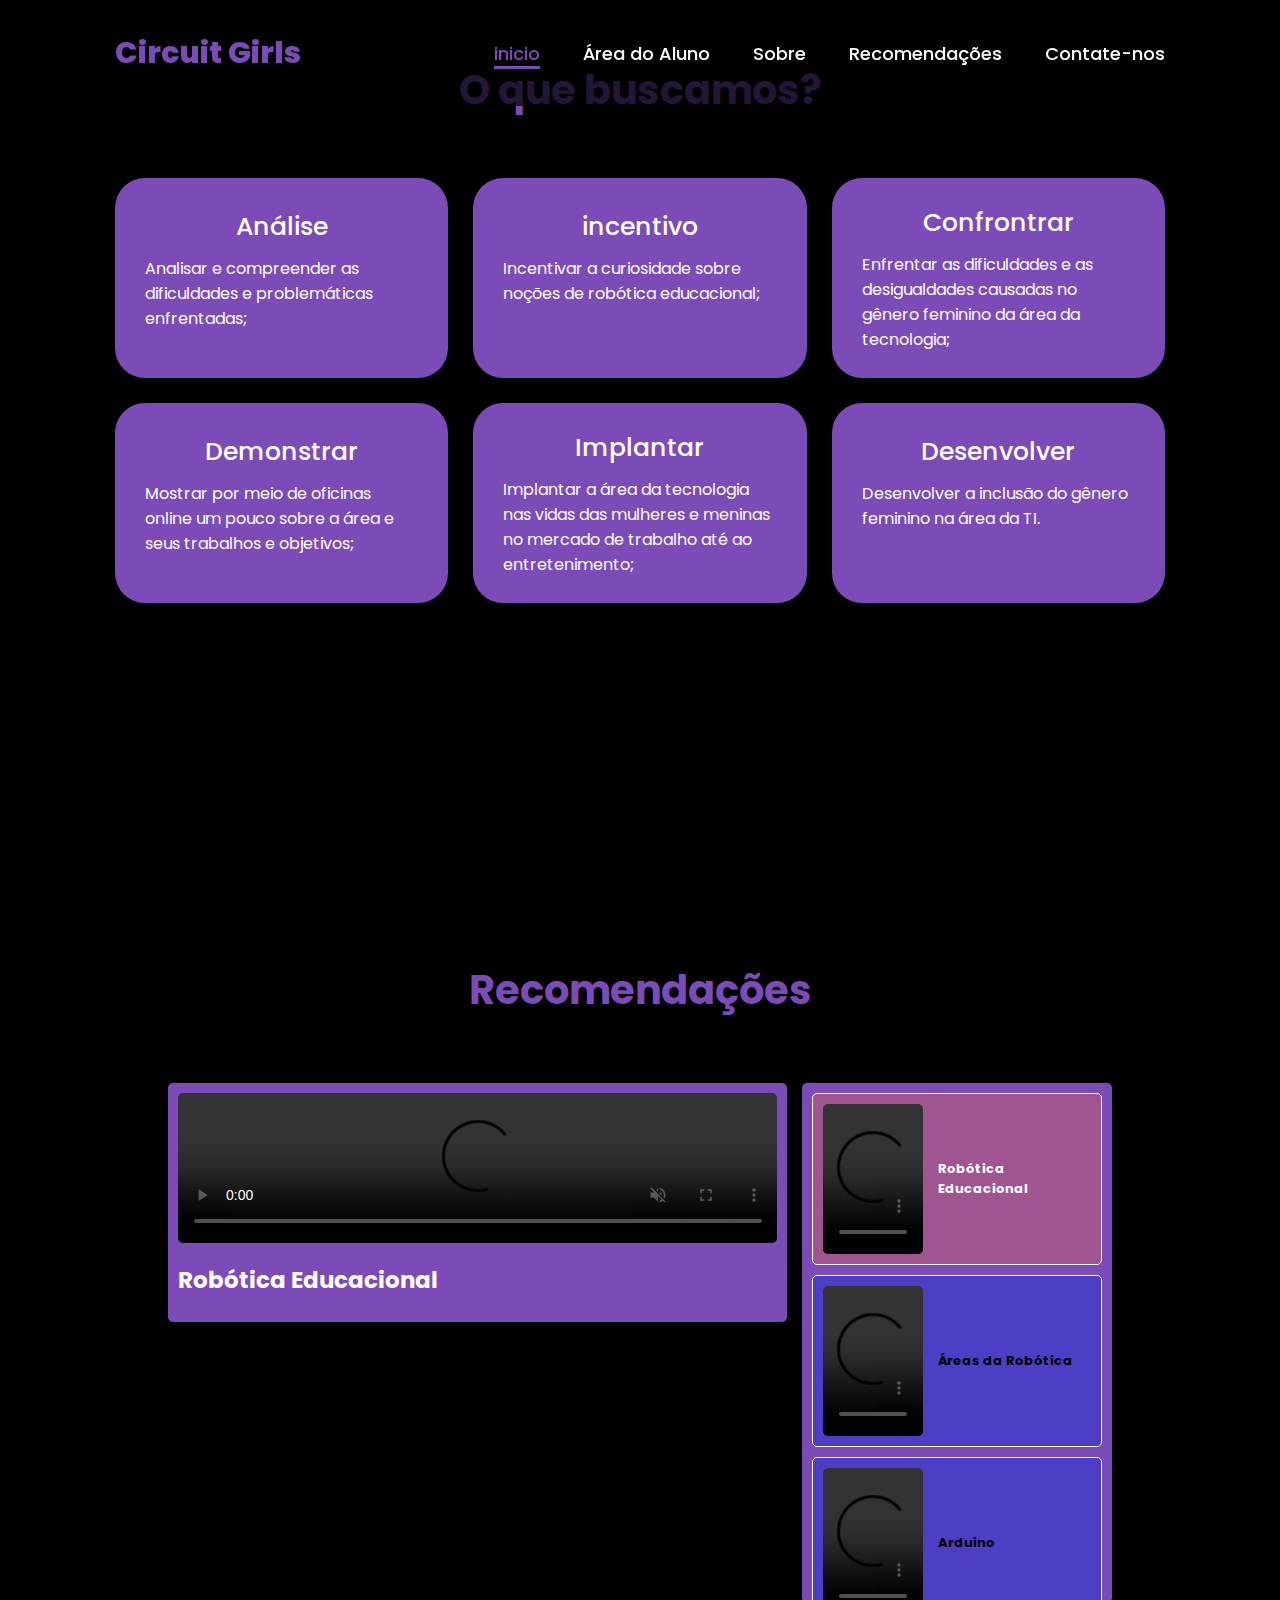
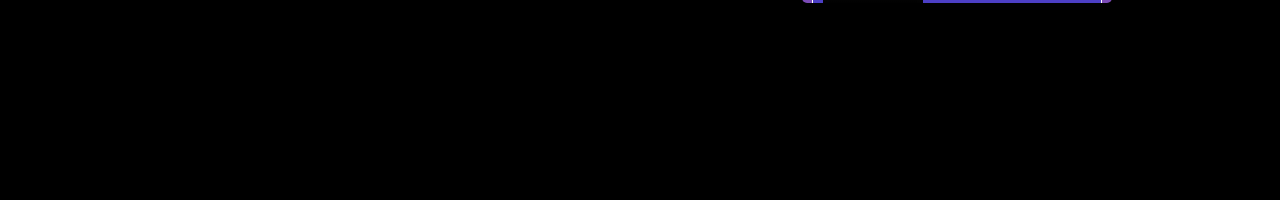
==== inicio.html @ 479a1010 "Add files via upload" ====
<!DOCTYPE html>
<html lang="ptbr">
<head>
    <meta charset="UTF-8">
    <meta name="viewport" content="width=device-width, initial-scale=1.0">
    <title>Home</title>
    <!--fontimport-->
    <link rel="stylesheet" href="inicio.css">
    <link rel="stylesheet" href="https://cdnjs.cloudflare.com/ajax/libs/font-awesome/6.5.2/css/all.min.css" integrity="sha512-SnH5WK+bZxgPHs44uWIX+LLJAJ9/2PkPKZ5QiAj6Ta86w+fsb2TkcmfRyVX3pBnMFcV7oQPJkl9QevSCWr3W6A==" crossorigin="anonymous" referrerpolicy="no-referrer" />
</head>
<body>
  <header class="header">
    <a href="#"class="logo">Circuit Girls</a>
 
  <nav class="navbar">
<a href="#home" class="active">inicio</a>
<a href="index.html" >Área do Aluno</a>
<a href="#sobre">Sobre</a>
<a href="#sim">Recomendações</a>
<a href="#home">Contate-nos</a>
</nav>
</header>

<section class="sobre" id="sobre">
    <h2 class="heading">O que buscamos?</h2>
    <br>
    <br>
    <br>
    <div class="sobre-container">
        <div class="sobre-box">
           <div class="sobre-info">
             <h4>Análise <i class="fa-solid fa-magnifying-glass"></i></h4>
             <p>Analisar e compreender as dificuldades e problemáticas enfrentadas;</p>
        </div>
    </div> 
    <div class="sobre-box">
        <div class="sobre-info">
          <h4>incentivo <i class="fa-solid fa-people-pulling"></i></h4>
          <p>Incentivar a curiosidade sobre noções de robótica educacional;</p>
     </div>
 </div> 
 <div class="sobre-box">
    <div class="sobre-info">
      <h4>Confrontrar <i class="fa-solid fa-handshake-angle"></i></h4>
      <p>Enfrentar as dificuldades e as desigualdades causadas no gênero feminino da área da tecnologia;</p>
 </div>
</div> 
<div class="sobre-box">
<div class="sobre-info">
  <h4>Demonstrar <i class="fa-solid fa-chalkboard-user"></i></h4>
  <p>Mostrar por meio de oficinas online um pouco sobre a área e seus trabalhos e objetivos;</p>
</div>
</div> 
<div class="sobre-box">
<div class="sobre-info">
  <h4>Implantar <i class="fa-solid fa-seedling"></i></h4>
  <p>Implantar a área da tecnologia nas vidas das mulheres e meninas no mercado de trabalho até ao entretenimento;</p>
</div>
</div> 
<div class="sobre-box">
<div class="sobre-info">
  <h4>Desenvolver <i class="fa-solid fa-puzzle-piece"></i></h4>
  <p>Desenvolver a inclusão do gênero feminino na área da TI.</p>
</div>
</div> 
</div>
</section>
<section id="sim">
    <h3 class="heading">Recomendações</h3>
    <br>
    <br>
    <br>
    <div class="container">
        <div class="main-video">
        <div class="video">
            <video src="img/Aula 1 - O que é Robótica Educacional_ _ Curso de Robótica com Arduino para Educadores.mp4" controls muted></video>
            <h3 class="title">Robótica Educacional </h3>
        </div>
    </div>
    <div class="video-list">
        <div class="vid active">
            <video src="img/Aula 1 - O que é Robótica Educacional_ _ Curso de Robótica com Arduino para Educadores.mp4" controls muted></video>
            <h3 class="title">Robótica Educacional</h3>
        </div>
        <div class="vid">
            <video src="img/CONHEÇA 6 ÁREAS EM QUE A ROBÓTICA PODE SER UTILIZADA _ Links importantes na descrição.mp4" controls muted></video>
            <h3 class="title">Áreas da Robótica</h3>
        </div>
        <div class="vid">
            <video src="img/O que é Arduino e o que pode ser feito com ele_.mp4" controls muted></video>
            <h3 class="title">Arduino</h3>
        </div>
        <div class="vid">
            <video src="img/Scratch para iniciantes! Aprenda a programação básica agora!.mp4" controls muted></video>
            <h3 class="title">Scratch</h3>
        </div>
        <div class="vid">
            <video src="img/TUTORIAL TINKERCAD ARDUINO COMO CRIAR E SIMULAR UM SEMÁFORO SIMPLES.mp4" controls muted></video>
            <h3 class="title">Tinkercad</h3>
        </div>
    </div>
    </div>
    <script>
        let listVideo = document.querySelectorAll('.video-list .vid')
        let mainVideo = document.querySelector('.main-video video')
        let title = document.querySelector('.main-video .title')

        listVideo.forEach(video =>{
            video.onclick = () =>{
                listVideo.forEach(vid => vid.classList.remove('active'));
                video.classList.add('active');
                if(video.classList.contains('active')){
                    let src = video.children[0].getAttribute('src');
                    mainVideo.src = src;
                    let text = video.children[1].innerHTML;
                    title.innerHTML = text;
                }
            };
        });
    </script>
</section>
    
<script src="Inicio.js"></script>
</body>
</html>
---- inicio.css ----
@import url('https://fonts.googleapis.com/css2?family=Poppins:wght@100;200;300;400;500;600&displau=swap');
* {
    margin: 0;
    padding: 0;
    box-sizing: border-box;
    text-decoration: none;
    border: none;
    outline: none;
    scroll-behavior: smooth;
    font-family: 'Poppins', sans-serif;
}
:root {
    --bg-color: #000000;
    --second-bg-color: #161616;
    --text-color: #fff;
    --main-color: #7b4bb7;
}
html {
    font-size:  62.5%;
    overflow-x: hidden;
}
body {
    background: var(--bg-color);
    font-family: "poppins", sans-serif;
    color: var(--text-color);
}
html::-webkit-scrollbar {
    width: 0.8rem;
}
html::-webkit-scrollbar-track {
    background: var(--bg-color);
}
html::-webkit-scrollbar-thumb {
    background: var(--main-color);
}

.header {
    position: fixed;
    top: 0;
    left: 0;
    width: 100%;
    padding: 3rem 9%;
    background: rgba(0,0,0,0.7);
    filter: drop-shadow(10px);
    display: flex;
    justify-content: space-between;
    align-items: center;
    z-index: 100;
}

.logo {
    font-size: 3rem;
    color: var(--main-color);
    font-weight: 800;
    cursor: pointer;
    transition: 0.5s ease;
}
.logo:hover {
    transform: scale(1.1);
} 
.navbar a{
    font-size: 1.8rem;
    color: var(--text-color);
    margin-left: 4rem;
    font-weight: 500;
    transition: 0.3s ease;
    border-bottom: 3px solid transparent;
    justify-content: space-between;
}
.navbar a:hover,
.navbar a.active {
   color: var(--main-color);
   border-bottom: 3px solid var(--main-color);
   
}
#menu-icon {
    justify-content: space-between;
    font-size: 3.6rem;
    color: var(--main-color);
    display: none;
}
@media (max-width:995px) {
    #menu-icon {
        display: block;
    }
    .navbar {
        position: absolute;
        top: 100%;
        right: 0;
        width: 40%;
        border-left: 3px solid var(--main-color);
        border-bottom: 3px solid var(--main-color);
        border-bottom-left-radius: 2rem;
        padding: 1rem 3%;
        background-color: var(--second-bg-color);
        border-top: 0.1rem solid rgba(0,0,0,0.1);
        display: none;
    }
    .navbar.active {
        display: block;
    }
    .navbar a {
        display: block;
        font-size: 2rem;
        margin: 3rem 0;
    }
    .navbar a:hover, 
    .navbar a.active {
        padding: 1rem;
        border-radius: 0.5rem;
        border-radius: 0.5rem solid var(--main-color);
    }
}
section {
    min-height: 100vh;
    padding: 5rem 9% 5rem;
}

.sobre {
    background: var(--bg-color);
}
.sobre-container {
    display: grid;
    grid-template-columns: repeat(3, 1fr);
    align-items: center;
    gap: 2.5rem;
}
.sobre-box {
    background-color: var(--main-color);
    height: 200px;
    border-radius: 3rem;
    cursor: pointer;
    transition: 0.3s ease;
}
.sobre-box:hover {
    background: transparent;
    color: var(--text-color);
    transform: scale(1.03);
    border: 1px solid var(--main-color);
}
.sobre-box .sobre-info {
    display: flex;
    flex-direction: column;
    text-align: left;
    max-height: 200px;
    justify-content: center;
    align-items: center;
    padding: 3em;
}
.sobre-info h4 {
    font-size: 2.5rem;
    font-weight: 500;
    margin-bottom: 1rem;
}
.sobre-info p {
    font-size: 1.6rem;
    font-weight: 400;
    max-height: 100px;
    margin: auto;
}
@media (max-width:991px) {
    section {
        padding: 10rem 3% 2rem;
    }
    .sobre {
        padding-bottom: 7rem;
    }
}
@media (max-width:895px){
    .sobre h2{
        margin-bottom: 3rem;
    }
    .sobre-container {
        grid-template-columns: repeat(1,1fr);
    }
}
.heading{
    color: var(--main-color);
    font-size: 40px;
    text-align: center;
    padding: 10px;
}
.container {
    display: grid;
    grid-template-columns: 2fr 1fr;
    gap: 15px;
    align-items: flex-start;
    padding: 5px 5%;
}
.container .main-video {
    background: var(--main-color);
    border-radius: 5px;
    padding: 10px;
}
.container .main-video video{
    width: 100%;
    border-radius: 5px;
}
.container .main-video .title{
    color: #fff;
    font-size: 23px;
    padding-top: 15px;
    padding-bottom: 15px;
}
.container .video-list{
    background:  var(--main-color);
    border-radius: 5px;
    height: 520px;
    overflow-y: scroll;
}
.container .video-list::-webkit-scrollbar{
    width: 7px;
}
.container .video-list::-webkit-scrollbar-track{
    background: #ccc;
    border-radius: 50px;
}
.container .video-list::-webkit-scrollbar-thumb{
    background: #666;
    border-radius: 50px;
}
.container .video-list .vid video{
    width: 100px;
    border-radius: 5px;
}
.container .video-list .vid{
    display: flex;
    align-items: center;
    gap: 15px;
    background:#4c3fc5;
    border-radius: 5px;
    margin: 10px;
    padding: 10px;
    border: 1px solid var(--text-color);
    cursor: pointer;
}
.container .video-list .title {
    color: #000000;
    font-size: 13px;
}
.container .video-list .vid:hover{
    background: #a05590;
}
.container .video-list .title:hover {
    color: var(--text-color);
}
.container .video-list .vid.active{
    background:#a05590;
}
.container .video-list .vid.active .title{
    color: var(--text-color);
}
@media (max-width:991px){
    .container {
        grid-template-columns: 1.5fr 1fr;
        padding: 10px;
    }
}
@media (max-width:768px){
    .container {
        grid-template-columns: 1fr;
    }
}
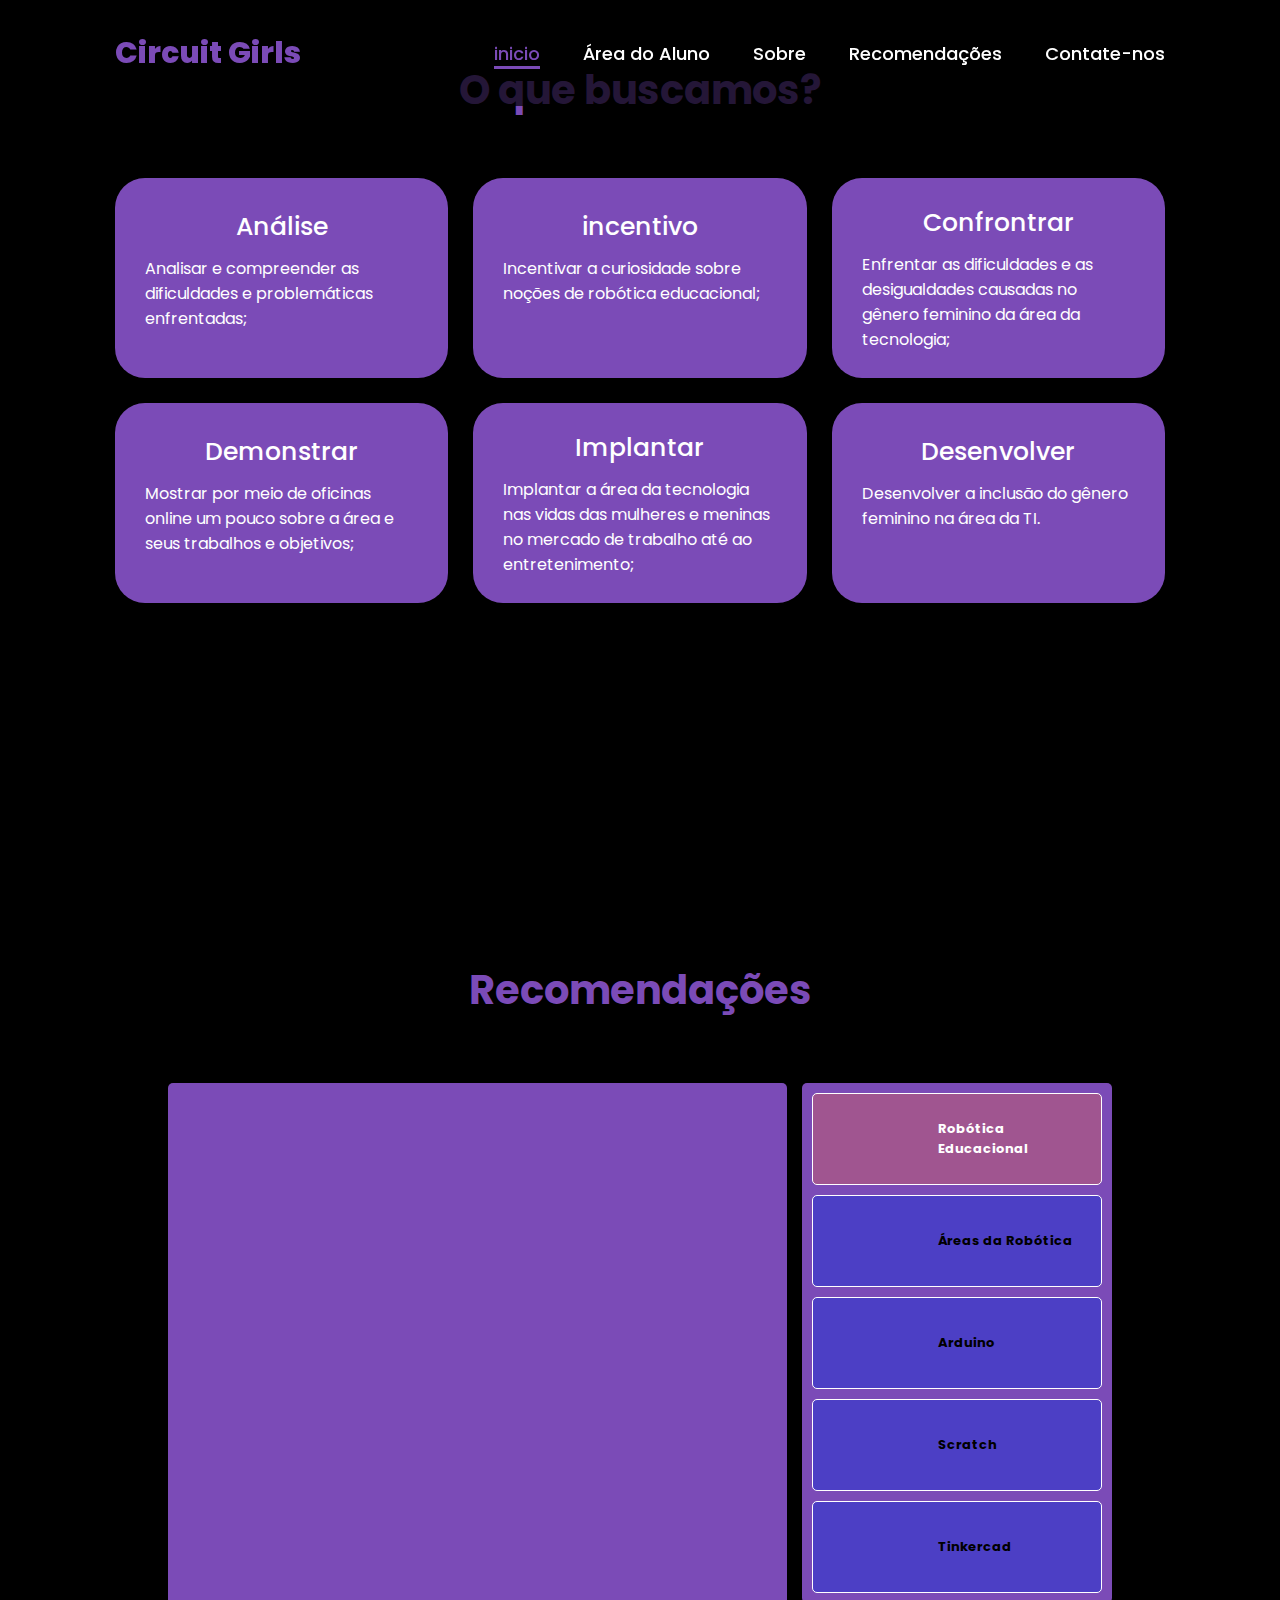
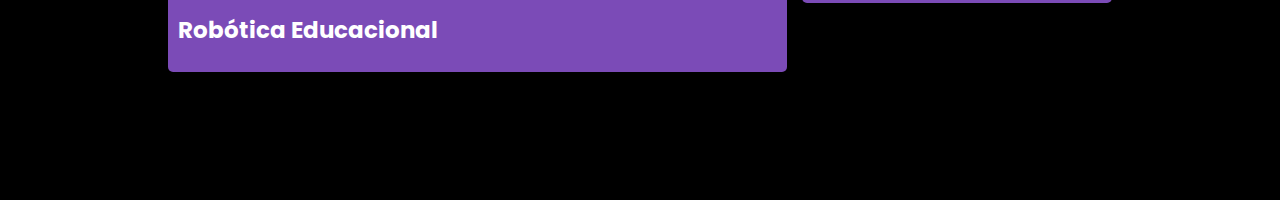
==== commit 0e0cdf2f: "Add files via upload" ====
--- a/inicio.html
+++ b/inicio.html
@@ -14,10 +14,10 @@
  
   <nav class="navbar">
 <a href="#home" class="active">inicio</a>
-<a href="index.html" >Área do Aluno</a>
+<a href="Index/index.html" >Área do Aluno</a>
 <a href="#sobre">Sobre</a>
 <a href="#sim">Recomendações</a>
-<a href="#home">Contate-nos</a>
+<a href="">Contate-nos</a>
 </nav>
 </header>
 
@@ -73,46 +73,46 @@
     <div class="container">
         <div class="main-video">
         <div class="video">
-            <video src="img/Aula 1 - O que é Robótica Educacional_ _ Curso de Robótica com Arduino para Educadores.mp4" controls muted></video>
+            <iframe width="600" height="500" src="https://www.youtube.com/embed/cPdhvVIUDSE?si=0mY6rqt6VwJlag-y" title="YouTube video player" frameborder="0" allow="accelerometer; autoplay; clipboard-write; encrypted-media; gyroscope; picture-in-picture; web-share" referrerpolicy="strict-origin-when-cross-origin" allowfullscreen></iframe>
             <h3 class="title">Robótica Educacional </h3>
         </div>
     </div>
     <div class="video-list">
         <div class="vid active">
-            <video src="img/Aula 1 - O que é Robótica Educacional_ _ Curso de Robótica com Arduino para Educadores.mp4" controls muted></video>
+            <iframe width="600" height="70" src="https://www.youtube.com/embed/cPdhvVIUDSE?si=0mY6rqt6VwJlag-y" title="YouTube video player" frameborder="0" allow="accelerometer; autoplay; clipboard-write; encrypted-media; gyroscope; picture-in-picture; web-share" referrerpolicy="strict-origin-when-cross-origin" allowfullscreen></iframe>
             <h3 class="title">Robótica Educacional</h3>
         </div>
         <div class="vid">
-            <video src="img/CONHEÇA 6 ÁREAS EM QUE A ROBÓTICA PODE SER UTILIZADA _ Links importantes na descrição.mp4" controls muted></video>
+            <iframe width="560" height="70" src="https://www.youtube.com/embed/nfyCwsTjX-U?si=X15iwtiExW2rDHEa" title="YouTube video player" frameborder="0" allow="accelerometer; autoplay; clipboard-write; encrypted-media; gyroscope; picture-in-picture; web-share" referrerpolicy="strict-origin-when-cross-origin" allowfullscreen></iframe>
             <h3 class="title">Áreas da Robótica</h3>
         </div>
         <div class="vid">
-            <video src="img/O que é Arduino e o que pode ser feito com ele_.mp4" controls muted></video>
+            <iframe width="560" height="70" src="https://www.youtube.com/embed/sv9dDtYnE1g?si=I3K4__57SS_Lpj2L" title="YouTube video player" frameborder="0" allow="accelerometer; autoplay; clipboard-write; encrypted-media; gyroscope; picture-in-picture; web-share" referrerpolicy="strict-origin-when-cross-origin" allowfullscreen></iframe>
             <h3 class="title">Arduino</h3>
         </div>
         <div class="vid">
-            <video src="img/Scratch para iniciantes! Aprenda a programação básica agora!.mp4" controls muted></video>
+            <iframe width="560" height="70" src="https://www.youtube.com/embed/OIDoKeEOXeo?si=TRKJHrb2sgsnB-63" title="YouTube video player" frameborder="0" allow="accelerometer; autoplay; clipboard-write; encrypted-media; gyroscope; picture-in-picture; web-share" referrerpolicy="strict-origin-when-cross-origin" allowfullscreen></iframe>
             <h3 class="title">Scratch</h3>
         </div>
         <div class="vid">
-            <video src="img/TUTORIAL TINKERCAD ARDUINO COMO CRIAR E SIMULAR UM SEMÁFORO SIMPLES.mp4" controls muted></video>
+            <iframe width="560" height="70" src="https://www.youtube.com/embed/CrHJj4OQ6Sw?si=5QQdLPx1-9fdpX3r" title="YouTube video player" frameborder="0" allow="accelerometer; autoplay; clipboard-write; encrypted-media; gyroscope; picture-in-picture; web-share" referrerpolicy="strict-origin-when-cross-origin" allowfullscreen></iframe>
             <h3 class="title">Tinkercad</h3>
         </div>
     </div>
     </div>
     <script>
         let listVideo = document.querySelectorAll('.video-list .vid')
-        let mainVideo = document.querySelector('.main-video video')
+        let mainVideo = document.querySelector('.main-video iframe')
         let title = document.querySelector('.main-video .title')
 
-        listVideo.forEach(video =>{
-            video.onclick = () =>{
+        listVideo.forEach(iframe =>{
+            iframe.onclick = () =>{
                 listVideo.forEach(vid => vid.classList.remove('active'));
-                video.classList.add('active');
-                if(video.classList.contains('active')){
-                    let src = video.children[0].getAttribute('src');
+                iframe.classList.add('active');
+                if(iframe.classList.contains('active')){
+                    let src = iframe.children[0].getAttribute('src');
                     mainVideo.src = src;
-                    let text = video.children[1].innerHTML;
+                    let text = iframe.children[1].innerHTML;
                     title.innerHTML = text;
                 }
             };
--- a/inicio.css
+++ b/inicio.css
@@ -192,7 +192,7 @@
     border-radius: 5px;
     padding: 10px;
 }
-.container .main-video video{
+.container .main-video iframe{
     width: 100%;
     border-radius: 5px;
 }
@@ -202,6 +202,7 @@
     padding-top: 15px;
     padding-bottom: 15px;
 }
+/*Faltando impressão*/
 .container .video-list{
     background:  var(--main-color);
     border-radius: 5px;
@@ -219,7 +220,7 @@
     background: #666;
     border-radius: 50px;
 }
-.container .video-list .vid video{
+.container .video-list .vid iframe{
     width: 100px;
     border-radius: 5px;
 }
@@ -260,4 +261,5 @@
     .container {
         grid-template-columns: 1fr;
     }
-}+}
+/*faltando impressão*/